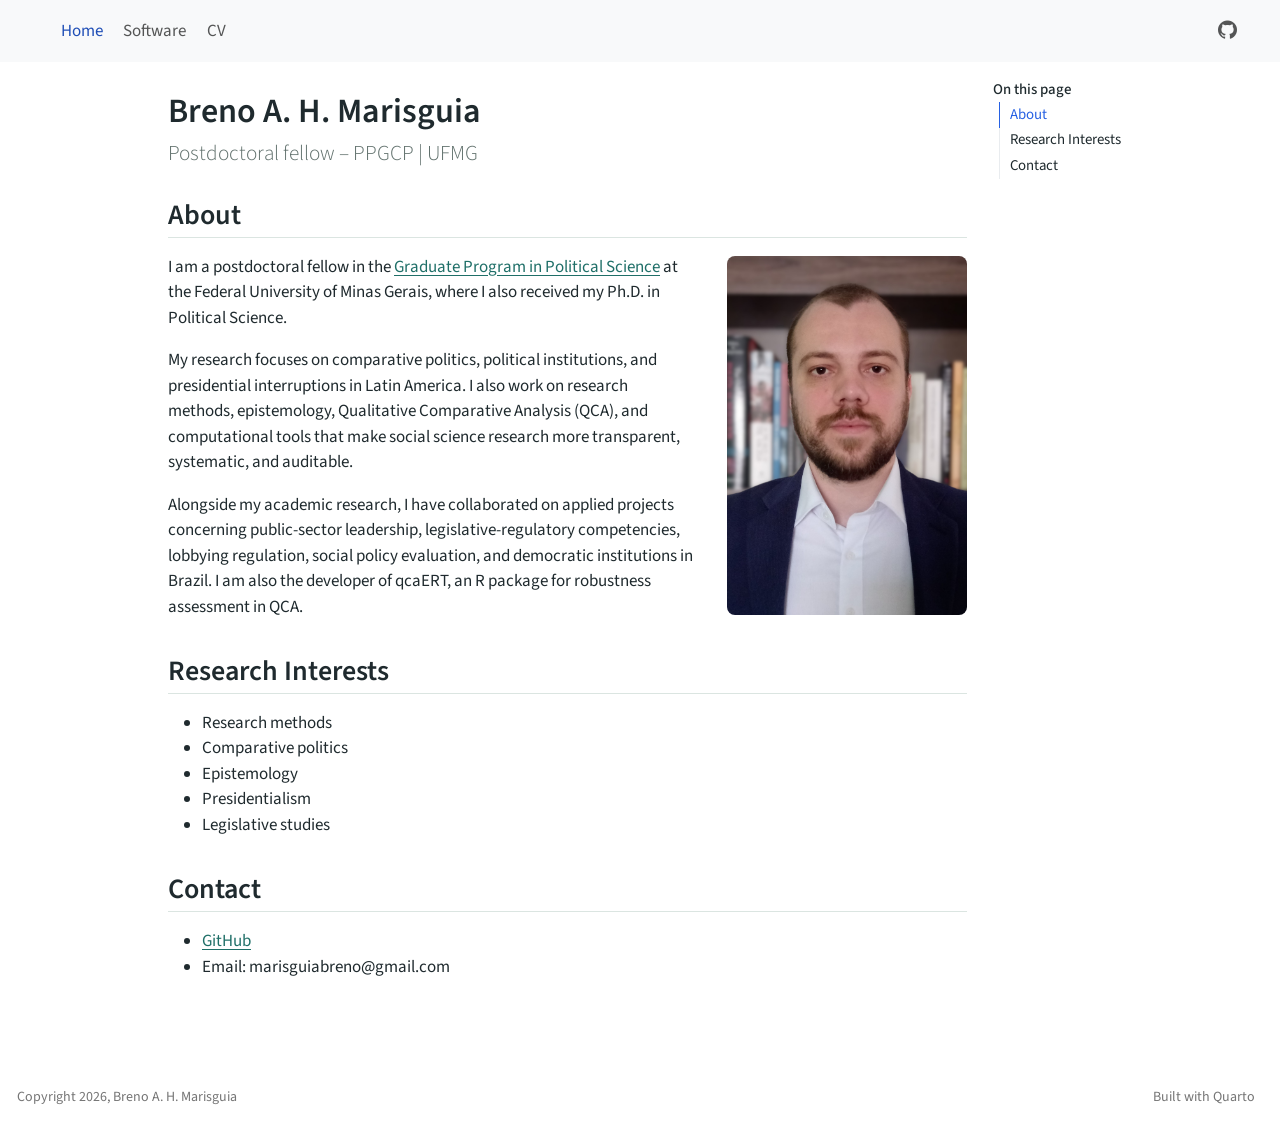
==== docs/index.html @ baf69166 "Create academic website" ====
<!DOCTYPE html>
<html xmlns="http://www.w3.org/1999/xhtml" lang="en" xml:lang="en"><head>

<meta charset="utf-8">
<meta name="generator" content="quarto-1.8.25">

<meta name="viewport" content="width=device-width, initial-scale=1.0, user-scalable=yes">


<title>Breno A. H. Marisguia</title>
<style>
code{white-space: pre-wrap;}
span.smallcaps{font-variant: small-caps;}
div.columns{display: flex; gap: min(4vw, 1.5em);}
div.column{flex: auto; overflow-x: auto;}
div.hanging-indent{margin-left: 1.5em; text-indent: -1.5em;}
ul.task-list{list-style: none;}
ul.task-list li input[type="checkbox"] {
  width: 0.8em;
  margin: 0 0.8em 0.2em -1em; /* quarto-specific, see https://github.com/quarto-dev/quarto-cli/issues/4556 */ 
  vertical-align: middle;
}
</style>


<script src="site_libs/quarto-nav/quarto-nav.js"></script>
<script src="site_libs/clipboard/clipboard.min.js"></script>
<script src="site_libs/quarto-search/autocomplete.umd.js"></script>
<script src="site_libs/quarto-search/fuse.min.js"></script>
<script src="site_libs/quarto-search/quarto-search.js"></script>
<meta name="quarto:offset" content="./">
<script src="site_libs/quarto-html/quarto.js" type="module"></script>
<script src="site_libs/quarto-html/tabsets/tabsets.js" type="module"></script>
<script src="site_libs/quarto-html/axe/axe-check.js" type="module"></script>
<script src="site_libs/quarto-html/popper.min.js"></script>
<script src="site_libs/quarto-html/tippy.umd.min.js"></script>
<script src="site_libs/quarto-html/anchor.min.js"></script>
<link href="site_libs/quarto-html/tippy.css" rel="stylesheet">
<link href="site_libs/quarto-html/quarto-syntax-highlighting-7b89279ff1a6dce999919e0e67d4d9ec.css" rel="stylesheet" id="quarto-text-highlighting-styles">
<script src="site_libs/bootstrap/bootstrap.min.js"></script>
<link href="site_libs/bootstrap/bootstrap-icons.css" rel="stylesheet">
<link href="site_libs/bootstrap/bootstrap-e31584831b205ffbb2d98406f31c2a5b.min.css" rel="stylesheet" append-hash="true" id="quarto-bootstrap" data-mode="light">
<script id="quarto-search-options" type="application/json">{
  "location": "navbar",
  "copy-button": false,
  "collapse-after": 3,
  "panel-placement": "end",
  "type": "overlay",
  "limit": 50,
  "keyboard-shortcut": [
    "f",
    "/",
    "s"
  ],
  "show-item-context": false,
  "language": {
    "search-no-results-text": "No results",
    "search-matching-documents-text": "matching documents",
    "search-copy-link-title": "Copy link to search",
    "search-hide-matches-text": "Hide additional matches",
    "search-more-match-text": "more match in this document",
    "search-more-matches-text": "more matches in this document",
    "search-clear-button-title": "Clear",
    "search-text-placeholder": "",
    "search-detached-cancel-button-title": "Cancel",
    "search-submit-button-title": "Submit",
    "search-label": "Search"
  }
}</script>


<link rel="stylesheet" href="styles.css">
</head>

<body class="nav-fixed quarto-light">

<div id="quarto-search-results"></div>
  <header id="quarto-header" class="headroom fixed-top">
    <nav class="navbar navbar-expand-lg " data-bs-theme="dark">
      <div class="navbar-container container-fluid">
      <div class="navbar-brand-container mx-auto">
    <a href="./index.html" class="navbar-brand navbar-brand-logo">
    </a>
    <a class="navbar-brand" href="./index.html">
    <span class="navbar-title">Breno A. H. Marisguia</span>
    </a>
  </div>
            <div id="quarto-search" class="" title="Search"></div>
          <button class="navbar-toggler" type="button" data-bs-toggle="collapse" data-bs-target="#navbarCollapse" aria-controls="navbarCollapse" role="menu" aria-expanded="false" aria-label="Toggle navigation" onclick="if (window.quartoToggleHeadroom) { window.quartoToggleHeadroom(); }">
  <span class="navbar-toggler-icon"></span>
</button>
          <div class="collapse navbar-collapse" id="navbarCollapse">
            <ul class="navbar-nav navbar-nav-scroll me-auto">
  <li class="nav-item">
    <a class="nav-link active" href="./index.html" aria-current="page"> 
<span class="menu-text">Home</span></a>
  </li>  
  <li class="nav-item">
    <a class="nav-link" href="./software.html"> 
<span class="menu-text">Software</span></a>
  </li>  
  <li class="nav-item">
    <a class="nav-link" href="./cv.html"> 
<span class="menu-text">CV</span></a>
  </li>  
</ul>
            <ul class="navbar-nav navbar-nav-scroll ms-auto">
  <li class="nav-item compact">
    <a class="nav-link" href="https://github.com/marisguia"> <i class="bi bi-github" role="img" aria-label="GitHub">
</i> 
<span class="menu-text"></span></a>
  </li>  
</ul>
          </div> <!-- /navcollapse -->
            <div class="quarto-navbar-tools">
</div>
      </div> <!-- /container-fluid -->
    </nav>
</header>
<!-- content -->
<div id="quarto-content" class="quarto-container page-columns page-rows-contents page-layout-article page-navbar">
<!-- sidebar -->
<!-- margin-sidebar -->
    <div id="quarto-margin-sidebar" class="sidebar margin-sidebar">
        <nav id="TOC" role="doc-toc" class="toc-active">
    <h2 id="toc-title">On this page</h2>
   
  <ul>
  <li><a href="#about" id="toc-about" class="nav-link active" data-scroll-target="#about">About</a></li>
  <li><a href="#research-interests" id="toc-research-interests" class="nav-link" data-scroll-target="#research-interests">Research Interests</a></li>
  <li><a href="#contact" id="toc-contact" class="nav-link" data-scroll-target="#contact">Contact</a></li>
  </ul>
</nav>
    </div>
<!-- main -->
<main class="content" id="quarto-document-content">

<header id="title-block-header" class="quarto-title-block default">
<div class="quarto-title">
<h1 class="title">Breno A. H. Marisguia</h1>
<p class="subtitle lead">Postdoctoral fellow – PPGCP | UFMG</p>
</div>



<div class="quarto-title-meta">

    
  
    
  </div>
  


</header>


<section id="about" class="level2">
<h2 class="anchored" data-anchor-id="about">About</h2>
<p><img src="marisguia.jpg" class="profile-photo img-fluid" alt="Breno A. H. Marisguia"></p>
<p>I am a postdoctoral fellow in the <a href="http://ppgcp.fafich.ufmg.br/indexi.php">Graduate Program in Political Science</a> at the Federal University of Minas Gerais, where I also received my Ph.D.&nbsp;in Political Science.</p>
<p>My research focuses on comparative politics, political institutions, and presidential interruptions in Latin America. I also work on research methods, epistemology, Qualitative Comparative Analysis (QCA), and computational tools that make social science research more transparent, systematic, and auditable.</p>
<p>Alongside my academic research, I have collaborated on applied projects concerning public-sector leadership, legislative-regulatory competencies, lobbying regulation, social policy evaluation, and democratic institutions in Brazil. I am also the developer of qcaERT, an R package for robustness assessment in QCA.</p>
</section>
<section id="research-interests" class="level2">
<h2 class="anchored" data-anchor-id="research-interests">Research Interests</h2>
<ul>
<li>Research methods</li>
<li>Comparative politics</li>
<li>Epistemology</li>
<li>Presidentialism</li>
<li>Legislative studies</li>
</ul>
</section>
<section id="contact" class="level2">
<h2 class="anchored" data-anchor-id="contact">Contact</h2>
<ul>
<li><a href="https://github.com/marisguia">GitHub</a></li>
<li>Email: marisguiabreno@gmail.com</li>
</ul>


</section>

</main> <!-- /main -->
<script id="quarto-html-after-body" type="application/javascript">
  window.document.addEventListener("DOMContentLoaded", function (event) {
    const icon = "";
    const anchorJS = new window.AnchorJS();
    anchorJS.options = {
      placement: 'right',
      icon: icon
    };
    anchorJS.add('.anchored');
    const isCodeAnnotation = (el) => {
      for (const clz of el.classList) {
        if (clz.startsWith('code-annotation-')) {                     
          return true;
        }
      }
      return false;
    }
    const onCopySuccess = function(e) {
      // button target
      const button = e.trigger;
      // don't keep focus
      button.blur();
      // flash "checked"
      button.classList.add('code-copy-button-checked');
      var currentTitle = button.getAttribute("title");
      button.setAttribute("title", "Copied!");
      let tooltip;
      if (window.bootstrap) {
        button.setAttribute("data-bs-toggle", "tooltip");
        button.setAttribute("data-bs-placement", "left");
        button.setAttribute("data-bs-title", "Copied!");
        tooltip = new bootstrap.Tooltip(button, 
          { trigger: "manual", 
            customClass: "code-copy-button-tooltip",
            offset: [0, -8]});
        tooltip.show();    
      }
      setTimeout(function() {
        if (tooltip) {
          tooltip.hide();
          button.removeAttribute("data-bs-title");
          button.removeAttribute("data-bs-toggle");
          button.removeAttribute("data-bs-placement");
        }
        button.setAttribute("title", currentTitle);
        button.classList.remove('code-copy-button-checked');
      }, 1000);
      // clear code selection
      e.clearSelection();
    }
    const getTextToCopy = function(trigger) {
      const outerScaffold = trigger.parentElement.cloneNode(true);
      const codeEl = outerScaffold.querySelector('code');
      for (const childEl of codeEl.children) {
        if (isCodeAnnotation(childEl)) {
          childEl.remove();
        }
      }
      return codeEl.innerText;
    }
    const clipboard = new window.ClipboardJS('.code-copy-button:not([data-in-quarto-modal])', {
      text: getTextToCopy
    });
    clipboard.on('success', onCopySuccess);
    if (window.document.getElementById('quarto-embedded-source-code-modal')) {
      const clipboardModal = new window.ClipboardJS('.code-copy-button[data-in-quarto-modal]', {
        text: getTextToCopy,
        container: window.document.getElementById('quarto-embedded-source-code-modal')
      });
      clipboardModal.on('success', onCopySuccess);
    }
      var localhostRegex = new RegExp(/^(?:http|https):\/\/localhost\:?[0-9]*\//);
      var mailtoRegex = new RegExp(/^mailto:/);
        var filterRegex = new RegExp("https:\/\/marisguia\.github\.io");
      var isInternal = (href) => {
          return filterRegex.test(href) || localhostRegex.test(href) || mailtoRegex.test(href);
      }
      // Inspect non-navigation links and adorn them if external
     var links = window.document.querySelectorAll('a[href]:not(.nav-link):not(.navbar-brand):not(.toc-action):not(.sidebar-link):not(.sidebar-item-toggle):not(.pagination-link):not(.no-external):not([aria-hidden]):not(.dropdown-item):not(.quarto-navigation-tool):not(.about-link)');
      for (var i=0; i<links.length; i++) {
        const link = links[i];
        if (!isInternal(link.href)) {
          // undo the damage that might have been done by quarto-nav.js in the case of
          // links that we want to consider external
          if (link.dataset.originalHref !== undefined) {
            link.href = link.dataset.originalHref;
          }
            // target, if specified
            link.setAttribute("target", "_blank");
            if (link.getAttribute("rel") === null) {
              link.setAttribute("rel", "noopener");
            }
        }
      }
    function tippyHover(el, contentFn, onTriggerFn, onUntriggerFn) {
      const config = {
        allowHTML: true,
        maxWidth: 500,
        delay: 100,
        arrow: false,
        appendTo: function(el) {
            return el.parentElement;
        },
        interactive: true,
        interactiveBorder: 10,
        theme: 'quarto',
        placement: 'bottom-start',
      };
      if (contentFn) {
        config.content = contentFn;
      }
      if (onTriggerFn) {
        config.onTrigger = onTriggerFn;
      }
      if (onUntriggerFn) {
        config.onUntrigger = onUntriggerFn;
      }
      window.tippy(el, config); 
    }
    const noterefs = window.document.querySelectorAll('a[role="doc-noteref"]');
    for (var i=0; i<noterefs.length; i++) {
      const ref = noterefs[i];
      tippyHover(ref, function() {
        // use id or data attribute instead here
        let href = ref.getAttribute('data-footnote-href') || ref.getAttribute('href');
        try { href = new URL(href).hash; } catch {}
        const id = href.replace(/^#\/?/, "");
        const note = window.document.getElementById(id);
        if (note) {
          return note.innerHTML;
        } else {
          return "";
        }
      });
    }
    const xrefs = window.document.querySelectorAll('a.quarto-xref');
    const processXRef = (id, note) => {
      // Strip column container classes
      const stripColumnClz = (el) => {
        el.classList.remove("page-full", "page-columns");
        if (el.children) {
          for (const child of el.children) {
            stripColumnClz(child);
          }
        }
      }
      stripColumnClz(note)
      if (id === null || id.startsWith('sec-')) {
        // Special case sections, only their first couple elements
        const container = document.createElement("div");
        if (note.children && note.children.length > 2) {
          container.appendChild(note.children[0].cloneNode(true));
          for (let i = 1; i < note.children.length; i++) {
            const child = note.children[i];
            if (child.tagName === "P" && child.innerText === "") {
              continue;
            } else {
              container.appendChild(child.cloneNode(true));
              break;
            }
          }
          if (window.Quarto?.typesetMath) {
            window.Quarto.typesetMath(container);
          }
          return container.innerHTML
        } else {
          if (window.Quarto?.typesetMath) {
            window.Quarto.typesetMath(note);
          }
          return note.innerHTML;
        }
      } else {
        // Remove any anchor links if they are present
        const anchorLink = note.querySelector('a.anchorjs-link');
        if (anchorLink) {
          anchorLink.remove();
        }
        if (window.Quarto?.typesetMath) {
          window.Quarto.typesetMath(note);
        }
        if (note.classList.contains("callout")) {
          return note.outerHTML;
        } else {
          return note.innerHTML;
        }
      }
    }
    for (var i=0; i<xrefs.length; i++) {
      const xref = xrefs[i];
      tippyHover(xref, undefined, function(instance) {
        instance.disable();
        let url = xref.getAttribute('href');
        let hash = undefined; 
        if (url.startsWith('#')) {
          hash = url;
        } else {
          try { hash = new URL(url).hash; } catch {}
        }
        if (hash) {
          const id = hash.replace(/^#\/?/, "");
          const note = window.document.getElementById(id);
          if (note !== null) {
            try {
              const html = processXRef(id, note.cloneNode(true));
              instance.setContent(html);
            } finally {
              instance.enable();
              instance.show();
            }
          } else {
            // See if we can fetch this
            fetch(url.split('#')[0])
            .then(res => res.text())
            .then(html => {
              const parser = new DOMParser();
              const htmlDoc = parser.parseFromString(html, "text/html");
              const note = htmlDoc.getElementById(id);
              if (note !== null) {
                const html = processXRef(id, note);
                instance.setContent(html);
              } 
            }).finally(() => {
              instance.enable();
              instance.show();
            });
          }
        } else {
          // See if we can fetch a full url (with no hash to target)
          // This is a special case and we should probably do some content thinning / targeting
          fetch(url)
          .then(res => res.text())
          .then(html => {
            const parser = new DOMParser();
            const htmlDoc = parser.parseFromString(html, "text/html");
            const note = htmlDoc.querySelector('main.content');
            if (note !== null) {
              // This should only happen for chapter cross references
              // (since there is no id in the URL)
              // remove the first header
              if (note.children.length > 0 && note.children[0].tagName === "HEADER") {
                note.children[0].remove();
              }
              const html = processXRef(null, note);
              instance.setContent(html);
            } 
          }).finally(() => {
            instance.enable();
            instance.show();
          });
        }
      }, function(instance) {
      });
    }
        let selectedAnnoteEl;
        const selectorForAnnotation = ( cell, annotation) => {
          let cellAttr = 'data-code-cell="' + cell + '"';
          let lineAttr = 'data-code-annotation="' +  annotation + '"';
          const selector = 'span[' + cellAttr + '][' + lineAttr + ']';
          return selector;
        }
        const selectCodeLines = (annoteEl) => {
          const doc = window.document;
          const targetCell = annoteEl.getAttribute("data-target-cell");
          const targetAnnotation = annoteEl.getAttribute("data-target-annotation");
          const annoteSpan = window.document.querySelector(selectorForAnnotation(targetCell, targetAnnotation));
          const lines = annoteSpan.getAttribute("data-code-lines").split(",");
          const lineIds = lines.map((line) => {
            return targetCell + "-" + line;
          })
          let top = null;
          let height = null;
          let parent = null;
          if (lineIds.length > 0) {
              //compute the position of the single el (top and bottom and make a div)
              const el = window.document.getElementById(lineIds[0]);
              top = el.offsetTop;
              height = el.offsetHeight;
              parent = el.parentElement.parentElement;
            if (lineIds.length > 1) {
              const lastEl = window.document.getElementById(lineIds[lineIds.length - 1]);
              const bottom = lastEl.offsetTop + lastEl.offsetHeight;
              height = bottom - top;
            }
            if (top !== null && height !== null && parent !== null) {
              // cook up a div (if necessary) and position it 
              let div = window.document.getElementById("code-annotation-line-highlight");
              if (div === null) {
                div = window.document.createElement("div");
                div.setAttribute("id", "code-annotation-line-highlight");
                div.style.position = 'absolute';
                parent.appendChild(div);
              }
              div.style.top = top - 2 + "px";
              div.style.height = height + 4 + "px";
              div.style.left = 0;
              let gutterDiv = window.document.getElementById("code-annotation-line-highlight-gutter");
              if (gutterDiv === null) {
                gutterDiv = window.document.createElement("div");
                gutterDiv.setAttribute("id", "code-annotation-line-highlight-gutter");
                gutterDiv.style.position = 'absolute';
                const codeCell = window.document.getElementById(targetCell);
                const gutter = codeCell.querySelector('.code-annotation-gutter');
                gutter.appendChild(gutterDiv);
              }
              gutterDiv.style.top = top - 2 + "px";
              gutterDiv.style.height = height + 4 + "px";
            }
            selectedAnnoteEl = annoteEl;
          }
        };
        const unselectCodeLines = () => {
          const elementsIds = ["code-annotation-line-highlight", "code-annotation-line-highlight-gutter"];
          elementsIds.forEach((elId) => {
            const div = window.document.getElementById(elId);
            if (div) {
              div.remove();
            }
          });
          selectedAnnoteEl = undefined;
        };
          // Handle positioning of the toggle
      window.addEventListener(
        "resize",
        throttle(() => {
          elRect = undefined;
          if (selectedAnnoteEl) {
            selectCodeLines(selectedAnnoteEl);
          }
        }, 10)
      );
      function throttle(fn, ms) {
      let throttle = false;
      let timer;
        return (...args) => {
          if(!throttle) { // first call gets through
              fn.apply(this, args);
              throttle = true;
          } else { // all the others get throttled
              if(timer) clearTimeout(timer); // cancel #2
              timer = setTimeout(() => {
                fn.apply(this, args);
                timer = throttle = false;
              }, ms);
          }
        };
      }
        // Attach click handler to the DT
        const annoteDls = window.document.querySelectorAll('dt[data-target-cell]');
        for (const annoteDlNode of annoteDls) {
          annoteDlNode.addEventListener('click', (event) => {
            const clickedEl = event.target;
            if (clickedEl !== selectedAnnoteEl) {
              unselectCodeLines();
              const activeEl = window.document.querySelector('dt[data-target-cell].code-annotation-active');
              if (activeEl) {
                activeEl.classList.remove('code-annotation-active');
              }
              selectCodeLines(clickedEl);
              clickedEl.classList.add('code-annotation-active');
            } else {
              // Unselect the line
              unselectCodeLines();
              clickedEl.classList.remove('code-annotation-active');
            }
          });
        }
    const findCites = (el) => {
      const parentEl = el.parentElement;
      if (parentEl) {
        const cites = parentEl.dataset.cites;
        if (cites) {
          return {
            el,
            cites: cites.split(' ')
          };
        } else {
          return findCites(el.parentElement)
        }
      } else {
        return undefined;
      }
    };
    var bibliorefs = window.document.querySelectorAll('a[role="doc-biblioref"]');
    for (var i=0; i<bibliorefs.length; i++) {
      const ref = bibliorefs[i];
      const citeInfo = findCites(ref);
      if (citeInfo) {
        tippyHover(citeInfo.el, function() {
          var popup = window.document.createElement('div');
          citeInfo.cites.forEach(function(cite) {
            var citeDiv = window.document.createElement('div');
            citeDiv.classList.add('hanging-indent');
            citeDiv.classList.add('csl-entry');
            var biblioDiv = window.document.getElementById('ref-' + cite);
            if (biblioDiv) {
              citeDiv.innerHTML = biblioDiv.innerHTML;
            }
            popup.appendChild(citeDiv);
          });
          return popup.innerHTML;
        });
      }
    }
  });
  </script>
</div> <!-- /content -->
<footer class="footer">
  <div class="nav-footer">
    <div class="nav-footer-left">
<p>Copyright 2026, Breno A. H. Marisguia</p>
</div>   
    <div class="nav-footer-center">
      &nbsp;
    </div>
    <div class="nav-footer-right">
      <ul class="footer-items list-unstyled">
    <li class="nav-item">
    <a class="nav-link" href="https://quarto.org">
<p>Built with Quarto</p>
</a>
  </li>  
</ul>
    </div>
  </div>
</footer>




</body></html>
---- docs/site_libs/quarto-html/tippy.css ----
.tippy-box[data-animation=fade][data-state=hidden]{opacity:0}[data-tippy-root]{max-width:calc(100vw - 10px)}.tippy-box{position:relative;background-color:#333;color:#fff;border-radius:4px;font-size:14px;line-height:1.4;white-space:normal;outline:0;transition-property:transform,visibility,opacity}.tippy-box[data-placement^=top]>.tippy-arrow{bottom:0}.tippy-box[data-placement^=top]>.tippy-arrow:before{bottom:-7px;left:0;border-width:8px 8px 0;border-top-color:initial;transform-origin:center top}.tippy-box[data-placement^=bottom]>.tippy-arrow{top:0}.tippy-box[data-placement^=bottom]>.tippy-arrow:before{top:-7px;left:0;border-width:0 8px 8px;border-bottom-color:initial;transform-origin:center bottom}.tippy-box[data-placement^=left]>.tippy-arrow{right:0}.tippy-box[data-placement^=left]>.tippy-arrow:before{border-width:8px 0 8px 8px;border-left-color:initial;right:-7px;transform-origin:center left}.tippy-box[data-placement^=right]>.tippy-arrow{left:0}.tippy-box[data-placement^=right]>.tippy-arrow:before{left:-7px;border-width:8px 8px 8px 0;border-right-color:initial;transform-origin:center right}.tippy-box[data-inertia][data-state=visible]{transition-timing-function:cubic-bezier(.54,1.5,.38,1.11)}.tippy-arrow{width:16px;height:16px;color:#333}.tippy-arrow:before{content:"";position:absolute;border-color:transparent;border-style:solid}.tippy-content{position:relative;padding:5px 9px;z-index:1}
---- docs/site_libs/quarto-html/quarto-syntax-highlighting-7b89279ff1a6dce999919e0e67d4d9ec.css ----
/* quarto syntax highlight colors */
:root {
  --quarto-hl-ot-color: #003B4F;
  --quarto-hl-at-color: #657422;
  --quarto-hl-ss-color: #20794D;
  --quarto-hl-an-color: #5E5E5E;
  --quarto-hl-fu-color: #4758AB;
  --quarto-hl-st-color: #20794D;
  --quarto-hl-cf-color: #003B4F;
  --quarto-hl-op-color: #5E5E5E;
  --quarto-hl-er-color: #AD0000;
  --quarto-hl-bn-color: #AD0000;
  --quarto-hl-al-color: #AD0000;
  --quarto-hl-va-color: #111111;
  --quarto-hl-bu-color: inherit;
  --quarto-hl-ex-color: inherit;
  --quarto-hl-pp-color: #AD0000;
  --quarto-hl-in-color: #5E5E5E;
  --quarto-hl-vs-color: #20794D;
  --quarto-hl-wa-color: #5E5E5E;
  --quarto-hl-do-color: #5E5E5E;
  --quarto-hl-im-color: #00769E;
  --quarto-hl-ch-color: #20794D;
  --quarto-hl-dt-color: #AD0000;
  --quarto-hl-fl-color: #AD0000;
  --quarto-hl-co-color: #5E5E5E;
  --quarto-hl-cv-color: #5E5E5E;
  --quarto-hl-cn-color: #8f5902;
  --quarto-hl-sc-color: #5E5E5E;
  --quarto-hl-dv-color: #AD0000;
  --quarto-hl-kw-color: #003B4F;
}

/* other quarto variables */
:root {
  --quarto-font-monospace: SFMono-Regular, Menlo, Monaco, Consolas, "Liberation Mono", "Courier New", monospace;
}

/* syntax highlight based on Pandoc's rules */
pre > code.sourceCode > span {
  color: #003B4F;
}

code.sourceCode > span {
  color: #003B4F;
}

div.sourceCode,
div.sourceCode pre.sourceCode {
  color: #003B4F;
}

/* Normal */
code span {
  color: #003B4F;
}

/* Alert */
code span.al {
  color: #AD0000;
  font-style: inherit;
}

/* Annotation */
code span.an {
  color: #5E5E5E;
  font-style: inherit;
}

/* Attribute */
code span.at {
  color: #657422;
  font-style: inherit;
}

/* BaseN */
code span.bn {
  color: #AD0000;
  font-style: inherit;
}

/* BuiltIn */
code span.bu {
  font-style: inherit;
}

/* ControlFlow */
code span.cf {
  color: #003B4F;
  font-weight: bold;
  font-style: inherit;
}

/* Char */
code span.ch {
  color: #20794D;
  font-style: inherit;
}

/* Constant */
code span.cn {
  color: #8f5902;
  font-style: inherit;
}

/* Comment */
code span.co {
  color: #5E5E5E;
  font-style: inherit;
}

/* CommentVar */
code span.cv {
  color: #5E5E5E;
  font-style: italic;
}

/* Documentation */
code span.do {
  color: #5E5E5E;
  font-style: italic;
}

/* DataType */
code span.dt {
  color: #AD0000;
  font-style: inherit;
}

/* DecVal */
code span.dv {
  color: #AD0000;
  font-style: inherit;
}

/* Error */
code span.er {
  color: #AD0000;
  font-style: inherit;
}

/* Extension */
code span.ex {
  font-style: inherit;
}

/* Float */
code span.fl {
  color: #AD0000;
  font-style: inherit;
}

/* Function */
code span.fu {
  color: #4758AB;
  font-style: inherit;
}

/* Import */
code span.im {
  color: #00769E;
  font-style: inherit;
}

/* Information */
code span.in {
  color: #5E5E5E;
  font-style: inherit;
}

/* Keyword */
code span.kw {
  color: #003B4F;
  font-weight: bold;
  font-style: inherit;
}

/* Operator */
code span.op {
  color: #5E5E5E;
  font-style: inherit;
}

/* Other */
code span.ot {
  color: #003B4F;
  font-style: inherit;
}

/* Preprocessor */
code span.pp {
  color: #AD0000;
  font-style: inherit;
}

/* SpecialChar */
code span.sc {
  color: #5E5E5E;
  font-style: inherit;
}

/* SpecialString */
code span.ss {
  color: #20794D;
  font-style: inherit;
}

/* String */
code span.st {
  color: #20794D;
  font-style: inherit;
}

/* Variable */
code span.va {
  color: #111111;
  font-style: inherit;
}

/* VerbatimString */
code span.vs {
  color: #20794D;
  font-style: inherit;
}

/* Warning */
code span.wa {
  color: #5E5E5E;
  font-style: italic;
}

.prevent-inlining {
  content: "</";
}

/*# sourceMappingURL=3944bc705cfaf4c80e56f77c5205168a.css.map */
---- docs/styles.css ----
/* Small custom layer on top of the Quarto theme. */

:root {
  --mg-teal: #1f6f68;
  --mg-rust: #9d4635;
  --mg-ink: #1f2a2e;
}

body {
  color: var(--mg-ink);
}

a {
  color: var(--mg-teal);
}

a:hover {
  color: var(--mg-rust);
}

.navbar-title {
  font-weight: 700;
  display: none;
}

.quarto-title-block .title {
  color: var(--mg-ink);
}

.quarto-title-block .subtitle {
  color: #5f6f6b;
}

h2 {
  border-bottom: 1px solid #dbe5e1;
  padding-bottom: 0.25rem;
}

.profile-photo {
  display: block;
  float: right;
  width: min(32%, 240px);
  margin: 0.1rem 0 1rem 2rem;
  border-radius: 8px;
}

@media (max-width: 768px) {
  .profile-photo {
    float: none;
    width: min(100%, 280px);
    margin: 0 0 1.25rem 0;
  }
}
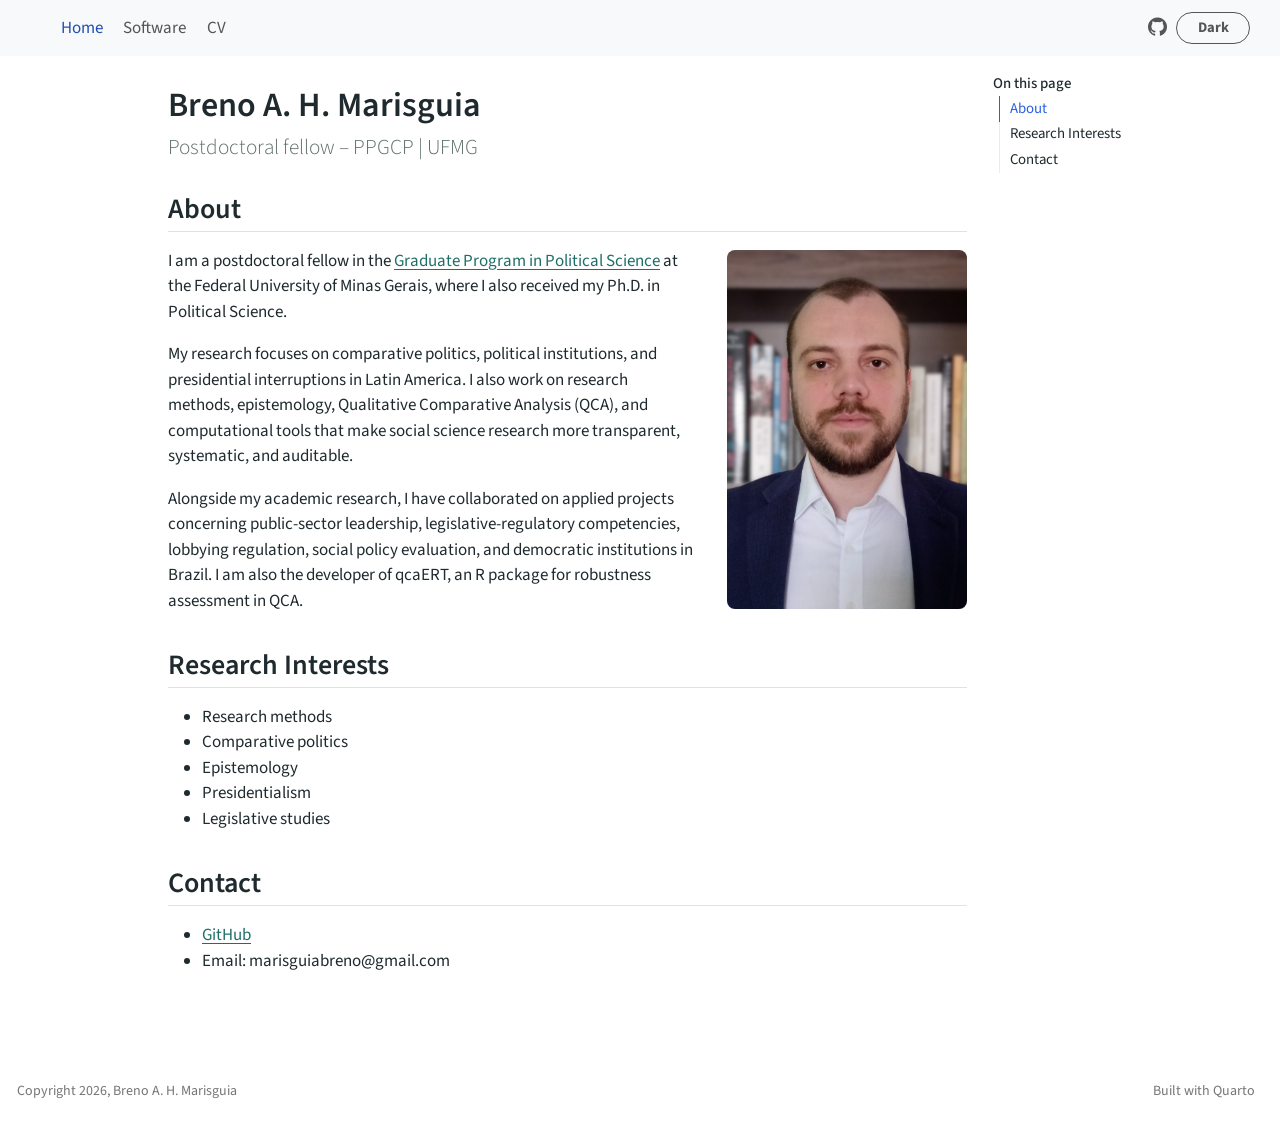
==== commit 1e4d8f68: "Add theme toggle and remove search" ====
--- a/docs/index.html
+++ b/docs/index.html
@@ -25,10 +25,6 @@
 
 <script src="site_libs/quarto-nav/quarto-nav.js"></script>
 <script src="site_libs/clipboard/clipboard.min.js"></script>
-<script src="site_libs/quarto-search/autocomplete.umd.js"></script>
-<script src="site_libs/quarto-search/fuse.min.js"></script>
-<script src="site_libs/quarto-search/quarto-search.js"></script>
-<meta name="quarto:offset" content="./">
 <script src="site_libs/quarto-html/quarto.js" type="module"></script>
 <script src="site_libs/quarto-html/tabsets/tabsets.js" type="module"></script>
 <script src="site_libs/quarto-html/axe/axe-check.js" type="module"></script>
@@ -36,23 +32,15 @@
 <script src="site_libs/quarto-html/tippy.umd.min.js"></script>
 <script src="site_libs/quarto-html/anchor.min.js"></script>
 <link href="site_libs/quarto-html/tippy.css" rel="stylesheet">
-<link href="site_libs/quarto-html/quarto-syntax-highlighting-7b89279ff1a6dce999919e0e67d4d9ec.css" rel="stylesheet" id="quarto-text-highlighting-styles">
+<link href="site_libs/quarto-html/quarto-syntax-highlighting-7b89279ff1a6dce999919e0e67d4d9ec.css" rel="stylesheet" class="quarto-color-scheme" id="quarto-text-highlighting-styles">
+<link href="site_libs/quarto-html/quarto-syntax-highlighting-dark-707d8167ce6003fca903bfe2be84ab7f.css" rel="stylesheet" class="quarto-color-scheme quarto-color-alternate" id="quarto-text-highlighting-styles">
+<link href="site_libs/quarto-html/quarto-syntax-highlighting-7b89279ff1a6dce999919e0e67d4d9ec.css" rel="stylesheet" class="quarto-color-scheme-extra" id="quarto-text-highlighting-styles">
 <script src="site_libs/bootstrap/bootstrap.min.js"></script>
 <link href="site_libs/bootstrap/bootstrap-icons.css" rel="stylesheet">
-<link href="site_libs/bootstrap/bootstrap-e31584831b205ffbb2d98406f31c2a5b.min.css" rel="stylesheet" append-hash="true" id="quarto-bootstrap" data-mode="light">
+<link href="site_libs/bootstrap/bootstrap-e31584831b205ffbb2d98406f31c2a5b.min.css" rel="stylesheet" append-hash="true" class="quarto-color-scheme" id="quarto-bootstrap" data-mode="light">
+<link href="site_libs/bootstrap/bootstrap-dark-24772959a0e306aba8d7698078628ce7.min.css" rel="stylesheet" append-hash="true" class="quarto-color-scheme quarto-color-alternate" id="quarto-bootstrap" data-mode="dark">
+<link href="site_libs/bootstrap/bootstrap-e31584831b205ffbb2d98406f31c2a5b.min.css" rel="stylesheet" append-hash="true" class="quarto-color-scheme-extra" id="quarto-bootstrap" data-mode="light">
 <script id="quarto-search-options" type="application/json">{
-  "location": "navbar",
-  "copy-button": false,
-  "collapse-after": 3,
-  "panel-placement": "end",
-  "type": "overlay",
-  "limit": 50,
-  "keyboard-shortcut": [
-    "f",
-    "/",
-    "s"
-  ],
-  "show-item-context": false,
   "language": {
     "search-no-results-text": "No results",
     "search-matching-documents-text": "matching documents",
@@ -72,7 +60,169 @@
 <link rel="stylesheet" href="styles.css">
 </head>
 
-<body class="nav-fixed quarto-light">
+<body class="nav-fixed quarto-light"><script id="quarto-html-before-body" type="application/javascript">
+    const toggleBodyColorMode = (bsSheetEl) => {
+      const mode = bsSheetEl.getAttribute("data-mode");
+      const bodyEl = window.document.querySelector("body");
+      if (mode === "dark") {
+        bodyEl.classList.add("quarto-dark");
+        bodyEl.classList.remove("quarto-light");
+      } else {
+        bodyEl.classList.add("quarto-light");
+        bodyEl.classList.remove("quarto-dark");
+      }
+    }
+    const toggleBodyColorPrimary = () => {
+      const bsSheetEl = window.document.querySelector("link#quarto-bootstrap:not([rel=disabled-stylesheet])");
+      if (bsSheetEl) {
+        toggleBodyColorMode(bsSheetEl);
+      }
+    }
+    const setColorSchemeToggle = (alternate) => {
+      const toggles = window.document.querySelectorAll('.quarto-color-scheme-toggle');
+      for (let i=0; i < toggles.length; i++) {
+        const toggle = toggles[i];
+        if (toggle) {
+          if (alternate) {
+            toggle.classList.add("alternate");
+          } else {
+            toggle.classList.remove("alternate");
+          }
+        }
+      }
+    };
+    const toggleColorMode = (alternate) => {
+      // Switch the stylesheets
+      const primaryStylesheets = window.document.querySelectorAll('link.quarto-color-scheme:not(.quarto-color-alternate)');
+      const alternateStylesheets = window.document.querySelectorAll('link.quarto-color-scheme.quarto-color-alternate');
+      manageTransitions('#quarto-margin-sidebar .nav-link', false);
+      if (alternate) {
+        // note: dark is layered on light, we don't disable primary!
+        enableStylesheet(alternateStylesheets);
+        for (const sheetNode of alternateStylesheets) {
+          if (sheetNode.id === "quarto-bootstrap") {
+            toggleBodyColorMode(sheetNode);
+          }
+        }
+      } else {
+        disableStylesheet(alternateStylesheets);
+        enableStylesheet(primaryStylesheets)
+        toggleBodyColorPrimary();
+      }
+      manageTransitions('#quarto-margin-sidebar .nav-link', true);
+      // Switch the toggles
+      setColorSchemeToggle(alternate)
+      // Hack to workaround the fact that safari doesn't
+      // properly recolor the scrollbar when toggling (#1455)
+      if (navigator.userAgent.indexOf('Safari') > 0 && navigator.userAgent.indexOf('Chrome') == -1) {
+        manageTransitions("body", false);
+        window.scrollTo(0, 1);
+        setTimeout(() => {
+          window.scrollTo(0, 0);
+          manageTransitions("body", true);
+        }, 40);
+      }
+    }
+    const disableStylesheet = (stylesheets) => {
+      for (let i=0; i < stylesheets.length; i++) {
+        const stylesheet = stylesheets[i];
+        stylesheet.rel = 'disabled-stylesheet';
+      }
+    }
+    const enableStylesheet = (stylesheets) => {
+      for (let i=0; i < stylesheets.length; i++) {
+        const stylesheet = stylesheets[i];
+        if(stylesheet.rel !== 'stylesheet') { // for Chrome, which will still FOUC without this check
+          stylesheet.rel = 'stylesheet';
+        }
+      }
+    }
+    const manageTransitions = (selector, allowTransitions) => {
+      const els = window.document.querySelectorAll(selector);
+      for (let i=0; i < els.length; i++) {
+        const el = els[i];
+        if (allowTransitions) {
+          el.classList.remove('notransition');
+        } else {
+          el.classList.add('notransition');
+        }
+      }
+    }
+    const isFileUrl = () => {
+      return window.location.protocol === 'file:';
+    }
+    const hasAlternateSentinel = () => {
+      let styleSentinel = getColorSchemeSentinel();
+      if (styleSentinel !== null) {
+        return styleSentinel === "alternate";
+      } else {
+        return false;
+      }
+    }
+    const setStyleSentinel = (alternate) => {
+      const value = alternate ? "alternate" : "default";
+      if (!isFileUrl()) {
+        window.localStorage.setItem("quarto-color-scheme", value);
+      } else {
+        localAlternateSentinel = value;
+      }
+    }
+    const getColorSchemeSentinel = () => {
+      if (!isFileUrl()) {
+        const storageValue = window.localStorage.getItem("quarto-color-scheme");
+        return storageValue != null ? storageValue : localAlternateSentinel;
+      } else {
+        return localAlternateSentinel;
+      }
+    }
+    const toggleGiscusIfUsed = (isAlternate, darkModeDefault) => {
+      const baseTheme = document.querySelector('#giscus-base-theme')?.value ?? 'light';
+      const alternateTheme = document.querySelector('#giscus-alt-theme')?.value ?? 'dark';
+      let newTheme = '';
+      if(authorPrefersDark) {
+        newTheme = isAlternate ? baseTheme : alternateTheme;
+      } else {
+        newTheme = isAlternate ? alternateTheme : baseTheme;
+      }
+      const changeGiscusTheme = () => {
+        // From: https://github.com/giscus/giscus/issues/336
+        const sendMessage = (message) => {
+          const iframe = document.querySelector('iframe.giscus-frame');
+          if (!iframe) return;
+          iframe.contentWindow.postMessage({ giscus: message }, 'https://giscus.app');
+        }
+        sendMessage({
+          setConfig: {
+            theme: newTheme
+          }
+        });
+      }
+      const isGiscussLoaded = window.document.querySelector('iframe.giscus-frame') !== null;
+      if (isGiscussLoaded) {
+        changeGiscusTheme();
+      }
+    };
+    const authorPrefersDark = false;
+    const darkModeDefault = authorPrefersDark;
+      document.querySelector('link#quarto-text-highlighting-styles.quarto-color-scheme-extra').rel = 'disabled-stylesheet';
+      document.querySelector('link#quarto-bootstrap.quarto-color-scheme-extra').rel = 'disabled-stylesheet';
+    let localAlternateSentinel = darkModeDefault ? 'alternate' : 'default';
+    // Dark / light mode switch
+    window.quartoToggleColorScheme = () => {
+      // Read the current dark / light value
+      let toAlternate = !hasAlternateSentinel();
+      toggleColorMode(toAlternate);
+      setStyleSentinel(toAlternate);
+      toggleGiscusIfUsed(toAlternate, darkModeDefault);
+      window.dispatchEvent(new Event('resize'));
+    };
+    // Switch to dark mode if need be
+    if (hasAlternateSentinel()) {
+      toggleColorMode(true);
+    } else {
+      toggleColorMode(false);
+    }
+  </script>
 
 <div id="quarto-search-results"></div>
   <header id="quarto-header" class="headroom fixed-top">
@@ -85,7 +235,6 @@
     <span class="navbar-title">Breno A. H. Marisguia</span>
     </a>
   </div>
-            <div id="quarto-search" class="" title="Search"></div>
           <button class="navbar-toggler" type="button" data-bs-toggle="collapse" data-bs-target="#navbarCollapse" aria-controls="navbarCollapse" role="menu" aria-expanded="false" aria-label="Toggle navigation" onclick="if (window.quartoToggleHeadroom) { window.quartoToggleHeadroom(); }">
   <span class="navbar-toggler-icon"></span>
 </button>
@@ -113,6 +262,7 @@
 </ul>
           </div> <!-- /navcollapse -->
             <div class="quarto-navbar-tools">
+  <a href="" class="quarto-color-scheme-toggle quarto-navigation-tool  px-1" onclick="window.quartoToggleColorScheme(); return false;" title="Toggle dark mode"><i class="bi"></i></a>
 </div>
       </div> <!-- /container-fluid -->
     </nav>
@@ -134,6 +284,7 @@
     </div>
 <!-- main -->
 <main class="content" id="quarto-document-content">
+
 
 <header id="title-block-header" class="quarto-title-block default">
 <div class="quarto-title">
@@ -185,6 +336,19 @@
 </main> <!-- /main -->
 <script id="quarto-html-after-body" type="application/javascript">
   window.document.addEventListener("DOMContentLoaded", function (event) {
+    // Ensure there is a toggle, if there isn't float one in the top right
+    if (window.document.querySelector('.quarto-color-scheme-toggle') === null) {
+      const a = window.document.createElement('a');
+      a.classList.add('top-right');
+      a.classList.add('quarto-color-scheme-toggle');
+      a.href = "";
+      a.onclick = function() { try { window.quartoToggleColorScheme(); } catch {} return false; };
+      const i = window.document.createElement("i");
+      i.classList.add('bi');
+      a.appendChild(i);
+      window.document.body.appendChild(a);
+    }
+    setColorSchemeToggle(hasAlternateSentinel())
     const icon = "";
     const anchorJS = new window.AnchorJS();
     anchorJS.options = {
--- a/docs/site_libs/quarto-html/quarto-syntax-highlighting-dark-707d8167ce6003fca903bfe2be84ab7f.css
+++ b/docs/site_libs/quarto-html/quarto-syntax-highlighting-dark-707d8167ce6003fca903bfe2be84ab7f.css
@@ -0,0 +1,219 @@
+/* quarto syntax highlight colors */
+:root {
+  --quarto-hl-al-color: #f07178;
+  --quarto-hl-an-color: #d4d0ab;
+  --quarto-hl-at-color: #00e0e0;
+  --quarto-hl-bn-color: #d4d0ab;
+  --quarto-hl-bu-color: #abe338;
+  --quarto-hl-ch-color: #abe338;
+  --quarto-hl-co-color: #f8f8f2;
+  --quarto-hl-cv-color: #ffd700;
+  --quarto-hl-cn-color: #ffd700;
+  --quarto-hl-cf-color: #ffa07a;
+  --quarto-hl-dt-color: #ffa07a;
+  --quarto-hl-dv-color: #d4d0ab;
+  --quarto-hl-do-color: #f8f8f2;
+  --quarto-hl-er-color: #f07178;
+  --quarto-hl-ex-color: #00e0e0;
+  --quarto-hl-fl-color: #d4d0ab;
+  --quarto-hl-fu-color: #ffa07a;
+  --quarto-hl-im-color: #abe338;
+  --quarto-hl-in-color: #d4d0ab;
+  --quarto-hl-kw-color: #ffa07a;
+  --quarto-hl-op-color: #ffa07a;
+  --quarto-hl-ot-color: #00e0e0;
+  --quarto-hl-pp-color: #dcc6e0;
+  --quarto-hl-re-color: #00e0e0;
+  --quarto-hl-sc-color: #abe338;
+  --quarto-hl-ss-color: #abe338;
+  --quarto-hl-st-color: #abe338;
+  --quarto-hl-va-color: #00e0e0;
+  --quarto-hl-vs-color: #abe338;
+  --quarto-hl-wa-color: #dcc6e0;
+}
+
+/* other quarto variables */
+:root {
+  --quarto-font-monospace: SFMono-Regular, Menlo, Monaco, Consolas, "Liberation Mono", "Courier New", monospace;
+}
+
+/* syntax highlight based on Pandoc's rules */
+pre > code.sourceCode > span {
+  color: #f8f8f2;
+}
+
+code.sourceCode > span {
+  color: #f8f8f2;
+}
+
+div.sourceCode,
+div.sourceCode pre.sourceCode {
+  color: #f8f8f2;
+}
+
+/* Normal */
+code span {
+  color: #f8f8f2;
+}
+
+/* Alert */
+code span.al {
+  color: #f07178;
+}
+
+/* Annotation */
+code span.an {
+  color: #d4d0ab;
+}
+
+/* Attribute */
+code span.at {
+  color: #00e0e0;
+}
+
+/* BaseN */
+code span.bn {
+  color: #d4d0ab;
+}
+
+/* BuiltIn */
+code span.bu {
+  color: #abe338;
+}
+
+/* ControlFlow */
+code span.cf {
+  font-weight: bold;
+  color: #ffa07a;
+}
+
+/* Char */
+code span.ch {
+  color: #abe338;
+}
+
+/* Constant */
+code span.cn {
+  color: #ffd700;
+}
+
+/* Comment */
+code span.co {
+  font-style: italic;
+  color: #f8f8f2;
+}
+
+/* CommentVar */
+code span.cv {
+  color: #ffd700;
+}
+
+/* Documentation */
+code span.do {
+  color: #f8f8f2;
+}
+
+/* DataType */
+code span.dt {
+  color: #ffa07a;
+}
+
+/* DecVal */
+code span.dv {
+  color: #d4d0ab;
+}
+
+/* Error */
+code span.er {
+  color: #f07178;
+  text-decoration: underline;
+}
+
+/* Extension */
+code span.ex {
+  font-weight: bold;
+  color: #00e0e0;
+}
+
+/* Float */
+code span.fl {
+  color: #d4d0ab;
+}
+
+/* Function */
+code span.fu {
+  color: #ffa07a;
+}
+
+/* Import */
+code span.im {
+  color: #abe338;
+}
+
+/* Information */
+code span.in {
+  color: #d4d0ab;
+}
+
+/* Keyword */
+code span.kw {
+  font-weight: bold;
+  color: #ffa07a;
+}
+
+/* Operator */
+code span.op {
+  color: #ffa07a;
+}
+
+/* Other */
+code span.ot {
+  color: #00e0e0;
+}
+
+/* Preprocessor */
+code span.pp {
+  color: #dcc6e0;
+}
+
+/* RegionMarker */
+code span.re {
+  background-color: #f8f8f2;
+  color: #00e0e0;
+}
+
+/* SpecialChar */
+code span.sc {
+  color: #abe338;
+}
+
+/* SpecialString */
+code span.ss {
+  color: #abe338;
+}
+
+/* String */
+code span.st {
+  color: #abe338;
+}
+
+/* Variable */
+code span.va {
+  color: #00e0e0;
+}
+
+/* VerbatimString */
+code span.vs {
+  color: #abe338;
+}
+
+/* Warning */
+code span.wa {
+  color: #dcc6e0;
+}
+
+.prevent-inlining {
+  content: "</";
+}
+
+/*# sourceMappingURL=f5ab3bb6f5ded8da9f12dd3a91d3da26.css.map */
--- a/docs/styles.css
+++ b/docs/styles.css
@@ -4,6 +4,11 @@
   --mg-teal: #1f6f68;
   --mg-rust: #9d4635;
   --mg-ink: #1f2a2e;
+  --mg-dark-bg: #14191b;
+  --mg-dark-ink: #edf3f2;
+  --mg-dark-muted: #c0cbc8;
+  --mg-dark-link: #6ed6cf;
+  --mg-dark-line: #344044;
 }
 
 body {
@@ -23,6 +28,58 @@
   display: none;
 }
 
+.navbar {
+  min-height: 56px;
+  padding-top: 0.35rem;
+  padding-bottom: 0.35rem;
+}
+
+.navbar-container,
+.navbar-collapse,
+.navbar-nav,
+.quarto-navbar-tools {
+  align-items: center;
+  min-height: 40px;
+}
+
+.quarto-navbar-tools {
+  display: flex;
+}
+
+.navbar .nav-link,
+.quarto-navigation-tool {
+  display: inline-flex;
+  align-items: center;
+  height: 32px;
+}
+
+.quarto-color-scheme-toggle {
+  display: inline-flex;
+  align-items: center;
+  justify-content: center;
+  min-width: 74px;
+  height: 32px;
+  padding: 0 0.75rem;
+  border: 1px solid currentColor;
+  border-radius: 999px;
+  font-size: 0.86rem;
+  font-weight: 700;
+  line-height: 1;
+  text-decoration: none;
+}
+
+.quarto-color-scheme-toggle::before {
+  content: "Dark";
+}
+
+.quarto-color-scheme-toggle.alternate::before {
+  content: "Light";
+}
+
+.quarto-color-scheme-toggle .bi {
+  display: none;
+}
+
 .quarto-title-block .title {
   color: var(--mg-ink);
 }
@@ -34,6 +91,52 @@
 h2 {
   border-bottom: 1px solid #dbe5e1;
   padding-bottom: 0.25rem;
+}
+
+body.quarto-dark {
+  background-color: var(--mg-dark-bg);
+  color: var(--mg-dark-ink);
+}
+
+body.quarto-dark a {
+  color: var(--mg-dark-link);
+}
+
+body.quarto-dark a:hover {
+  color: #9fe7e2;
+}
+
+body.quarto-dark .quarto-title-block .title {
+  color: var(--mg-dark-ink);
+}
+
+body.quarto-dark .quarto-title-block .subtitle,
+body.quarto-dark .lead,
+body.quarto-dark .description,
+body.quarto-dark .quarto-title-meta {
+  color: var(--mg-dark-muted);
+}
+
+body.quarto-dark h1,
+body.quarto-dark h2,
+body.quarto-dark h3,
+body.quarto-dark h4,
+body.quarto-dark h5,
+body.quarto-dark h6,
+body.quarto-dark p,
+body.quarto-dark li,
+body.quarto-dark dd,
+body.quarto-dark dt {
+  color: var(--mg-dark-ink);
+}
+
+body.quarto-dark h2 {
+  border-bottom-color: var(--mg-dark-line);
+}
+
+body.quarto-dark #TOC,
+body.quarto-dark .toc-active {
+  color: var(--mg-dark-muted);
 }
 
 .profile-photo {
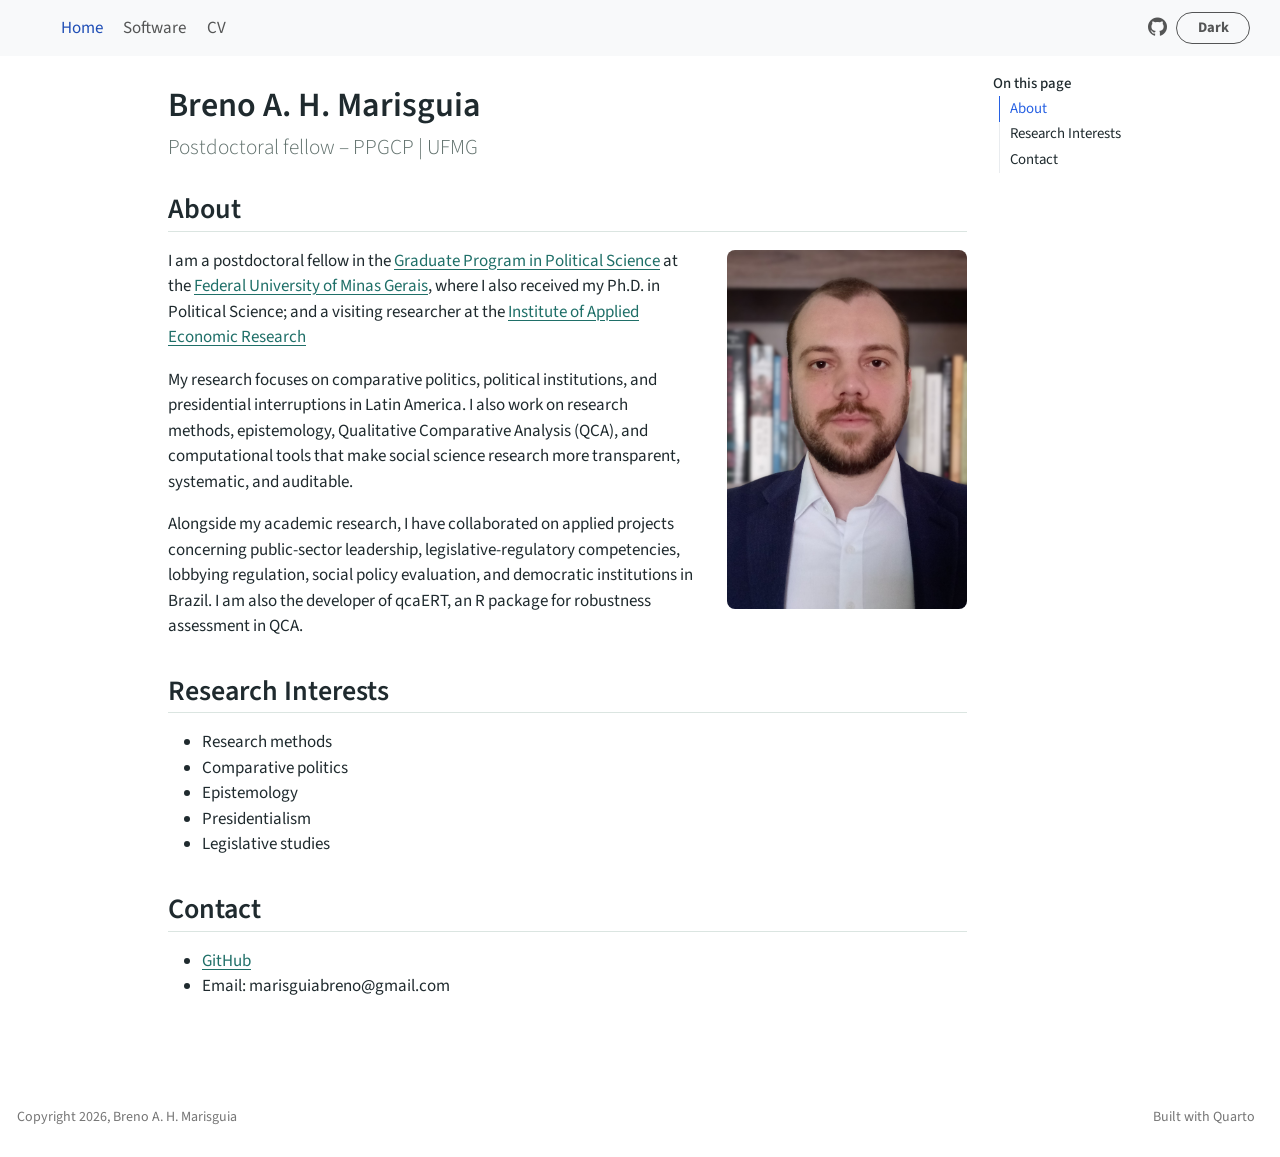
==== commit ebb2e7f7: "Render website" ====
--- a/docs/index.html
+++ b/docs/index.html
@@ -309,7 +309,7 @@
 <section id="about" class="level2">
 <h2 class="anchored" data-anchor-id="about">About</h2>
 <p><img src="marisguia.jpg" class="profile-photo img-fluid" alt="Breno A. H. Marisguia"></p>
-<p>I am a postdoctoral fellow in the <a href="http://ppgcp.fafich.ufmg.br/indexi.php">Graduate Program in Political Science</a> at the Federal University of Minas Gerais, where I also received my Ph.D.&nbsp;in Political Science.</p>
+<p>I am a postdoctoral fellow in the <a href="http://ppgcp.fafich.ufmg.br/indexi.php">Graduate Program in Political Science</a> at the <a href="https://www.ufmg.br/">Federal University of Minas Gerais</a>, where I also received my Ph.D.&nbsp;in Political Science; and a visiting researcher at the <a href="https://www.ipea.gov.br/portal/">Institute of Applied Economic Research</a></p>
 <p>My research focuses on comparative politics, political institutions, and presidential interruptions in Latin America. I also work on research methods, epistemology, Qualitative Comparative Analysis (QCA), and computational tools that make social science research more transparent, systematic, and auditable.</p>
 <p>Alongside my academic research, I have collaborated on applied projects concerning public-sector leadership, legislative-regulatory competencies, lobbying regulation, social policy evaluation, and democratic institutions in Brazil. I am also the developer of qcaERT, an R package for robustness assessment in QCA.</p>
 </section>
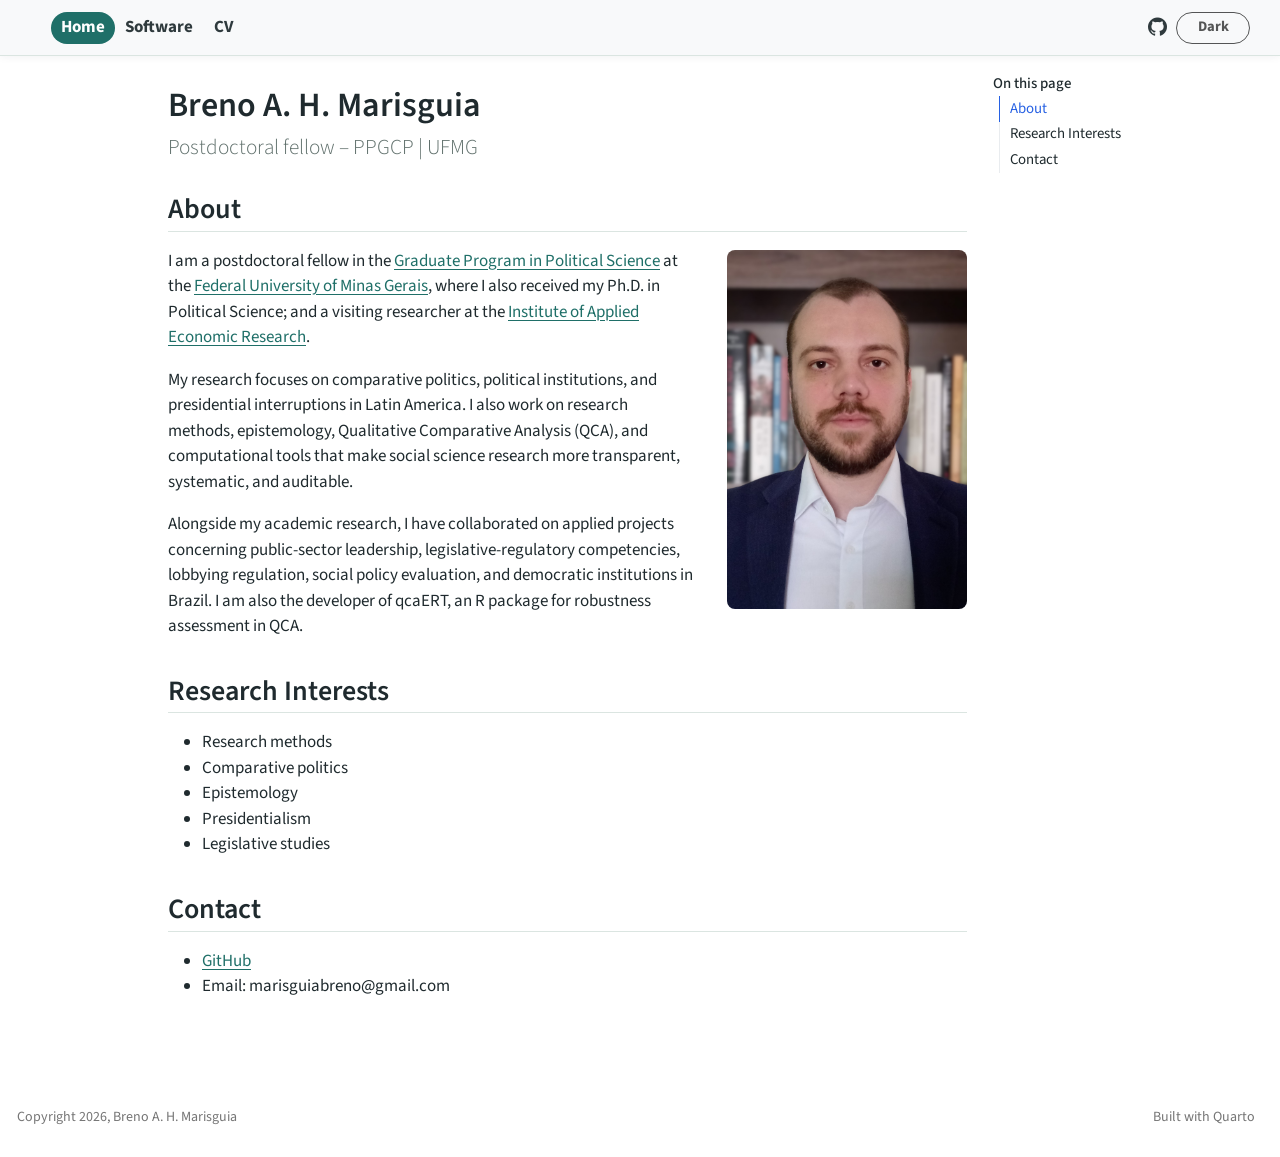
==== commit ffa35040: "Update website" ====
--- a/docs/index.html
+++ b/docs/index.html
@@ -309,7 +309,7 @@
 <section id="about" class="level2">
 <h2 class="anchored" data-anchor-id="about">About</h2>
 <p><img src="marisguia.jpg" class="profile-photo img-fluid" alt="Breno A. H. Marisguia"></p>
-<p>I am a postdoctoral fellow in the <a href="http://ppgcp.fafich.ufmg.br/indexi.php">Graduate Program in Political Science</a> at the <a href="https://www.ufmg.br/">Federal University of Minas Gerais</a>, where I also received my Ph.D.&nbsp;in Political Science; and a visiting researcher at the <a href="https://www.ipea.gov.br/portal/">Institute of Applied Economic Research</a></p>
+<p>I am a postdoctoral fellow in the <a href="http://ppgcp.fafich.ufmg.br/indexi.php">Graduate Program in Political Science</a> at the <a href="https://www.ufmg.br/">Federal University of Minas Gerais</a>, where I also received my Ph.D.&nbsp;in Political Science; and a visiting researcher at the <a href="https://www.ipea.gov.br/portal/">Institute of Applied Economic Research</a>.</p>
 <p>My research focuses on comparative politics, political institutions, and presidential interruptions in Latin America. I also work on research methods, epistemology, Qualitative Comparative Analysis (QCA), and computational tools that make social science research more transparent, systematic, and auditable.</p>
 <p>Alongside my academic research, I have collaborated on applied projects concerning public-sector leadership, legislative-regulatory competencies, lobbying regulation, social policy evaluation, and democratic institutions in Brazil. I am also the developer of qcaERT, an R package for robustness assessment in QCA.</p>
 </section>
--- a/docs/styles.css
+++ b/docs/styles.css
@@ -32,6 +32,8 @@
   min-height: 56px;
   padding-top: 0.35rem;
   padding-bottom: 0.35rem;
+  border-bottom: 1px solid #dbe5e1;
+  box-shadow: 0 1px 8px rgb(31 42 46 / 6%);
 }
 
 .navbar-container,
@@ -51,6 +53,25 @@
   display: inline-flex;
   align-items: center;
   height: 32px;
+}
+
+.navbar-nav .nav-link {
+  padding: 0 0.78rem;
+  border-radius: 999px;
+  color: #2f3a3d;
+  font-weight: 700;
+  text-decoration: none;
+}
+
+.navbar-nav .nav-link:hover {
+  background: rgb(31 111 104 / 10%);
+  color: var(--mg-teal);
+}
+
+.navbar-nav .nav-link.active,
+.navbar-nav .nav-link[aria-current="page"] {
+  background: var(--mg-teal);
+  color: #ffffff;
 }
 
 .quarto-color-scheme-toggle {
@@ -134,6 +155,26 @@
   border-bottom-color: var(--mg-dark-line);
 }
 
+body.quarto-dark .navbar {
+  border-bottom-color: var(--mg-dark-line);
+  box-shadow: 0 1px 8px rgb(0 0 0 / 24%);
+}
+
+body.quarto-dark .navbar-nav .nav-link {
+  color: var(--mg-dark-ink);
+}
+
+body.quarto-dark .navbar-nav .nav-link:hover {
+  background: rgb(110 214 207 / 14%);
+  color: var(--mg-dark-link);
+}
+
+body.quarto-dark .navbar-nav .nav-link.active,
+body.quarto-dark .navbar-nav .nav-link[aria-current="page"] {
+  background: var(--mg-dark-link);
+  color: #102022;
+}
+
 body.quarto-dark #TOC,
 body.quarto-dark .toc-active {
   color: var(--mg-dark-muted);
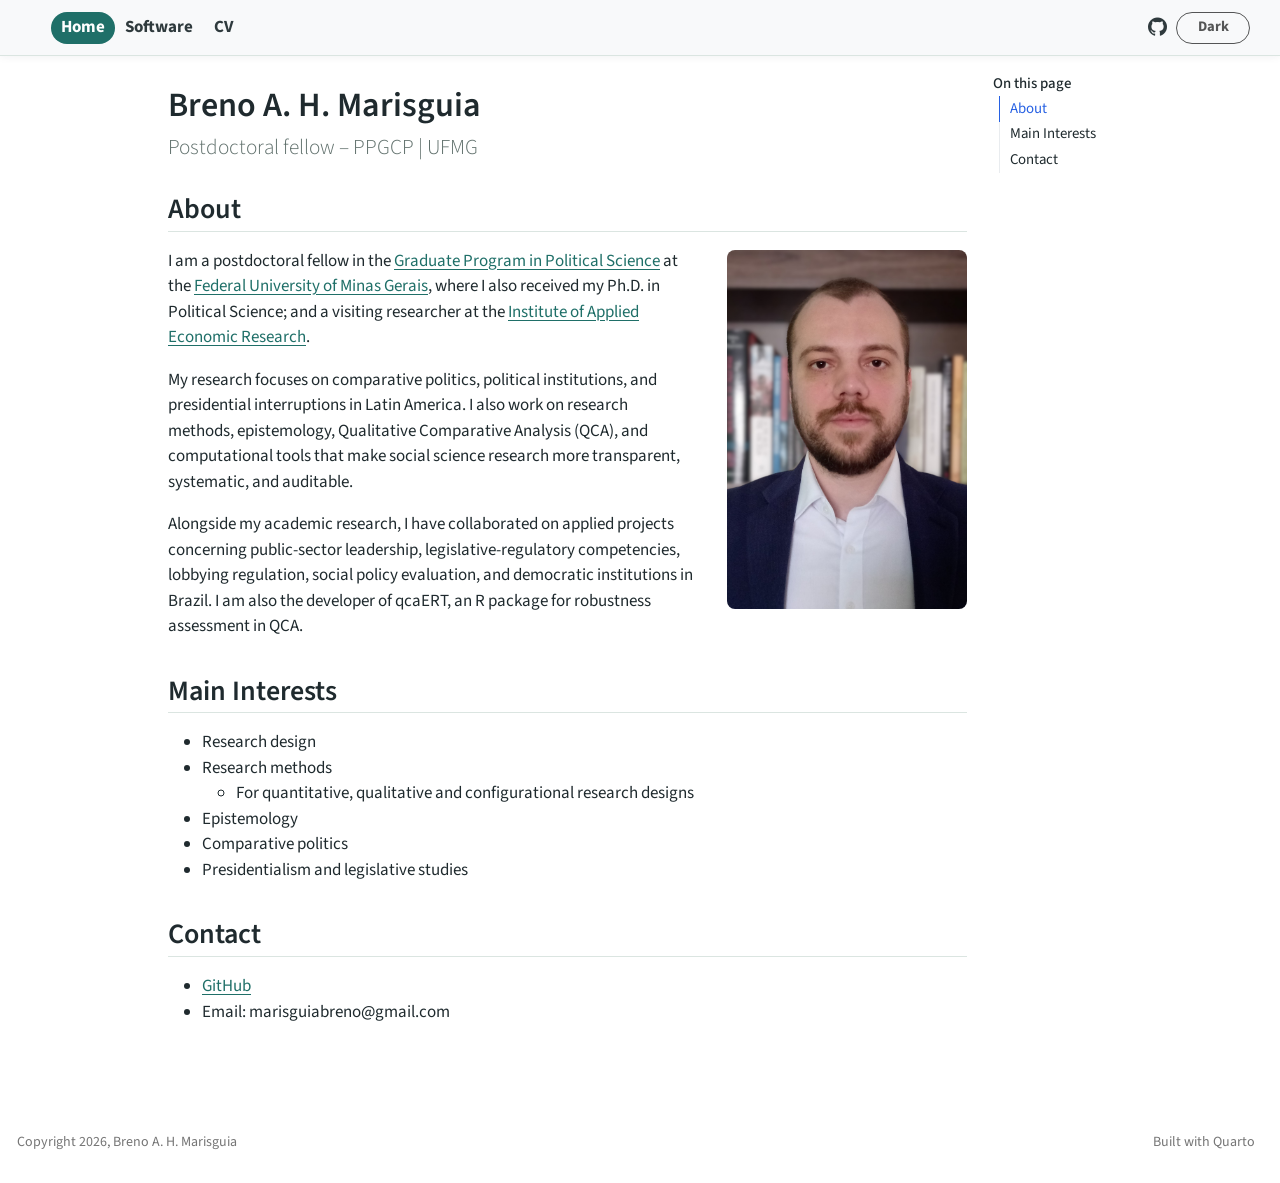
==== commit 768d7d64: "Update website" ====
--- a/docs/index.html
+++ b/docs/index.html
@@ -277,7 +277,7 @@
    
   <ul>
   <li><a href="#about" id="toc-about" class="nav-link active" data-scroll-target="#about">About</a></li>
-  <li><a href="#research-interests" id="toc-research-interests" class="nav-link" data-scroll-target="#research-interests">Research Interests</a></li>
+  <li><a href="#main-interests" id="toc-main-interests" class="nav-link" data-scroll-target="#main-interests">Main Interests</a></li>
   <li><a href="#contact" id="toc-contact" class="nav-link" data-scroll-target="#contact">Contact</a></li>
   </ul>
 </nav>
@@ -313,14 +313,17 @@
 <p>My research focuses on comparative politics, political institutions, and presidential interruptions in Latin America. I also work on research methods, epistemology, Qualitative Comparative Analysis (QCA), and computational tools that make social science research more transparent, systematic, and auditable.</p>
 <p>Alongside my academic research, I have collaborated on applied projects concerning public-sector leadership, legislative-regulatory competencies, lobbying regulation, social policy evaluation, and democratic institutions in Brazil. I am also the developer of qcaERT, an R package for robustness assessment in QCA.</p>
 </section>
-<section id="research-interests" class="level2">
-<h2 class="anchored" data-anchor-id="research-interests">Research Interests</h2>
+<section id="main-interests" class="level2">
+<h2 class="anchored" data-anchor-id="main-interests">Main Interests</h2>
 <ul>
-<li>Research methods</li>
+<li>Research design</li>
+<li>Research methods
+<ul>
+<li>For quantitative, qualitative and configurational research designs</li>
+</ul></li>
+<li>Epistemology</li>
 <li>Comparative politics</li>
-<li>Epistemology</li>
-<li>Presidentialism</li>
-<li>Legislative studies</li>
+<li>Presidentialism and legislative studies</li>
 </ul>
 </section>
 <section id="contact" class="level2">
